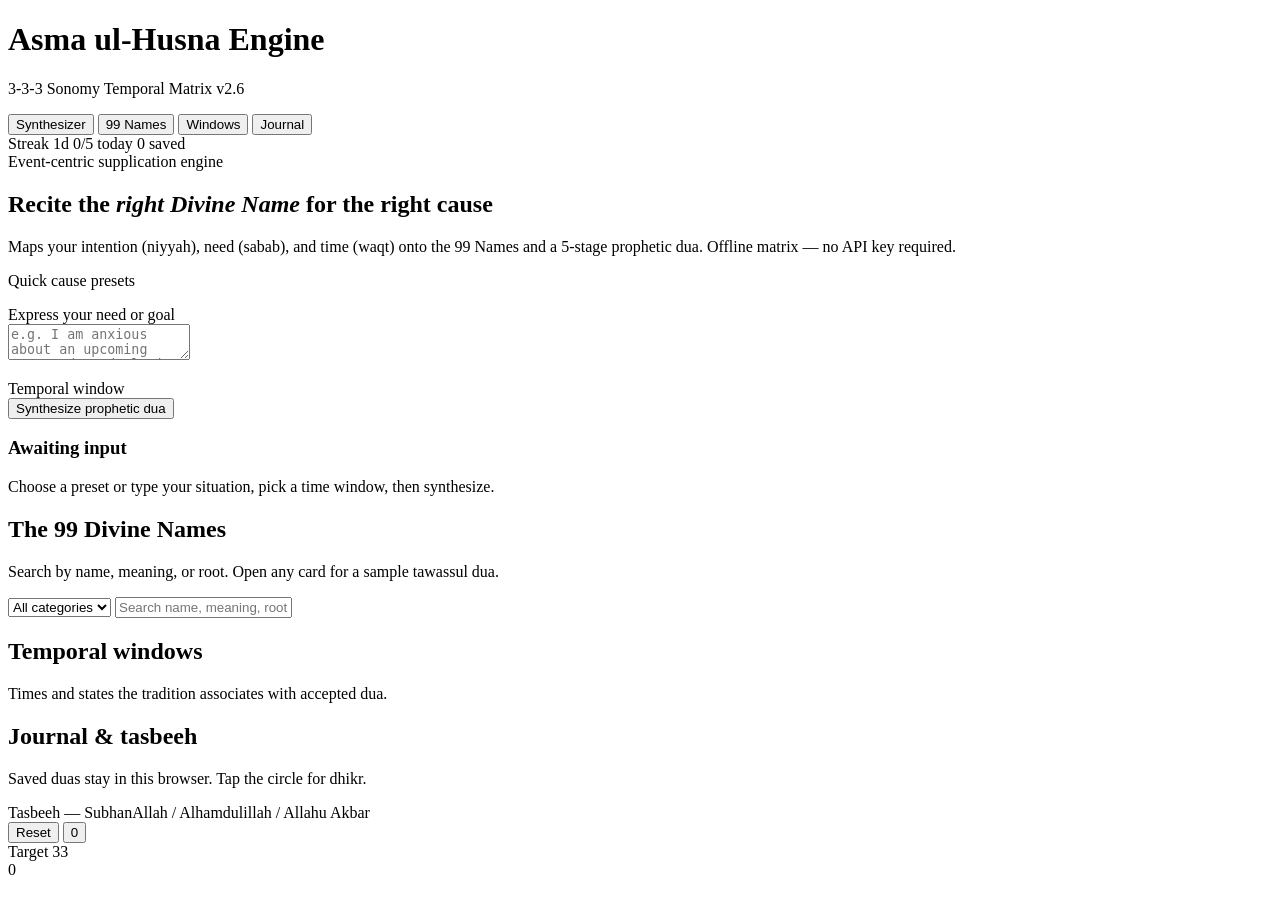
==== asma/index.html @ 3f4750fa "Publish Asma ul-Husna Temporal Dua Engine at /asma/" ====
<!doctype html>
<html lang="en">
<head>
  <meta charset="UTF-8" />
  <meta name="viewport" content="width=device-width, initial-scale=1.0" />
  <title>Asma ul-Husna & Temporal Dua Engine</title>
  <link rel="preconnect" href="https://fonts.googleapis.com" />
  <link rel="preconnect" href="https://fonts.gstatic.com" crossorigin />
  <link href="https://fonts.googleapis.com/css2?family=Amiri:wght@400;700&family=Inter:wght@400;600;700;800&display=swap" rel="stylesheet" />
  <link rel="stylesheet" href="./styles.css" />
</head>
<body>
  <header class="top">
    <div class="brand">
      <div class="pulse"></div>
      <div>
        <h1>Asma ul-Husna Engine</h1>
        <p>3-3-3 Sonomy Temporal Matrix v2.6</p>
      </div>
    </div>
    <nav class="tabs" aria-label="Main">
      <button class="active" data-tab="synthesizer">Synthesizer</button>
      <button data-tab="matrix">99 Names</button>
      <button data-tab="temporal">Windows</button>
      <button data-tab="journal">Journal</button>
    </nav>
    <div class="stats">
      <span id="streak">Streak 1d</span>
      <span id="daily">0/5 today</span>
      <span id="savedCount">0 saved</span>
    </div>
  </header>
  <main class="app">
    <section data-view="synthesizer">
      <div class="hero">
        <div class="chip">Event-centric supplication engine</div>
        <h2>Recite the <em>right Divine Name</em> for the right cause</h2>
        <p>Maps your intention (niyyah), need (sabab), and time (waqt) onto the 99 Names and a 5-stage prophetic dua. Offline matrix — no API key required.</p>
      </div>
      <div class="grid">
        <div class="panel">
          <div class="label">Quick cause presets</div>
          <div class="presets" id="presets"></div>
          <div class="label" style="margin-top:16px">Express your need or goal</div>
          <textarea id="niyyah" placeholder="e.g. I am anxious about an upcoming exam and need clarity and focus..."></textarea>
          <div class="label" style="margin-top:16px">Temporal window</div>
          <div class="times" id="times"></div>
          <button class="primary" id="synthBtn">Synthesize prophetic dua</button>
        </div>
        <div id="duaOut" class="empty">
          <h3>Awaiting input</h3>
          <p class="meta">Choose a preset or type your situation, pick a time window, then synthesize.</p>
        </div>
      </div>
    </section>
    <section class="hidden" data-view="matrix">
      <div class="hero">
        <h2>The 99 Divine Names</h2>
        <p>Search by name, meaning, or root. Open any card for a sample tawassul dua.</p>
      </div>
      <div class="filters">
        <select id="nameCat" class="filter" aria-label="Category">
          <option value="All">All categories</option>
          <option value="Mercy">Mercy</option>
          <option value="Sustenance">Sustenance</option>
          <option value="Forgiveness">Forgiveness</option>
          <option value="Protection">Protection</option>
          <option value="Knowledge">Knowledge</option>
          <option value="Power">Power</option>
        </select>
        <input id="nameSearch" class="search" placeholder="Search name, meaning, root..." />
      </div>
      <div class="cards" id="nameGrid"></div>
    </section>
    <section class="hidden" data-view="temporal">
      <div class="hero">
        <h2>Temporal windows</h2>
        <p>Times and states the tradition associates with accepted dua.</p>
      </div>
      <div id="windowList"></div>
    </section>
    <section class="hidden" data-view="journal">
      <div class="hero">
        <h2>Journal & tasbeeh</h2>
        <p>Saved duas stay in this browser. Tap the circle for dhikr.</p>
      </div>
      <div class="panel">
        <div class="label">Tasbeeh — SubhanAllah / Alhamdulillah / Allahu Akbar</div>
        <div class="counter">
          <button class="ghost" id="resetTasbeeh">Reset</button>
          <button class="big" id="tapTasbeeh" aria-label="Increment tasbeeh">0</button>
          <div class="meta">Target <span id="tasbeehTarget">33</span></div>
        </div>
        <div id="tasbeehVal" class="hidden">0</div>
      </div>
      <div id="journalList"></div>
    </section>
  </main>
  <div class="modal" id="modal"></div>
  <div class="toast" id="toast"></div>
  <script src="./data.js"></script>
  <script src="./app.js"></script>
</body>
</html>
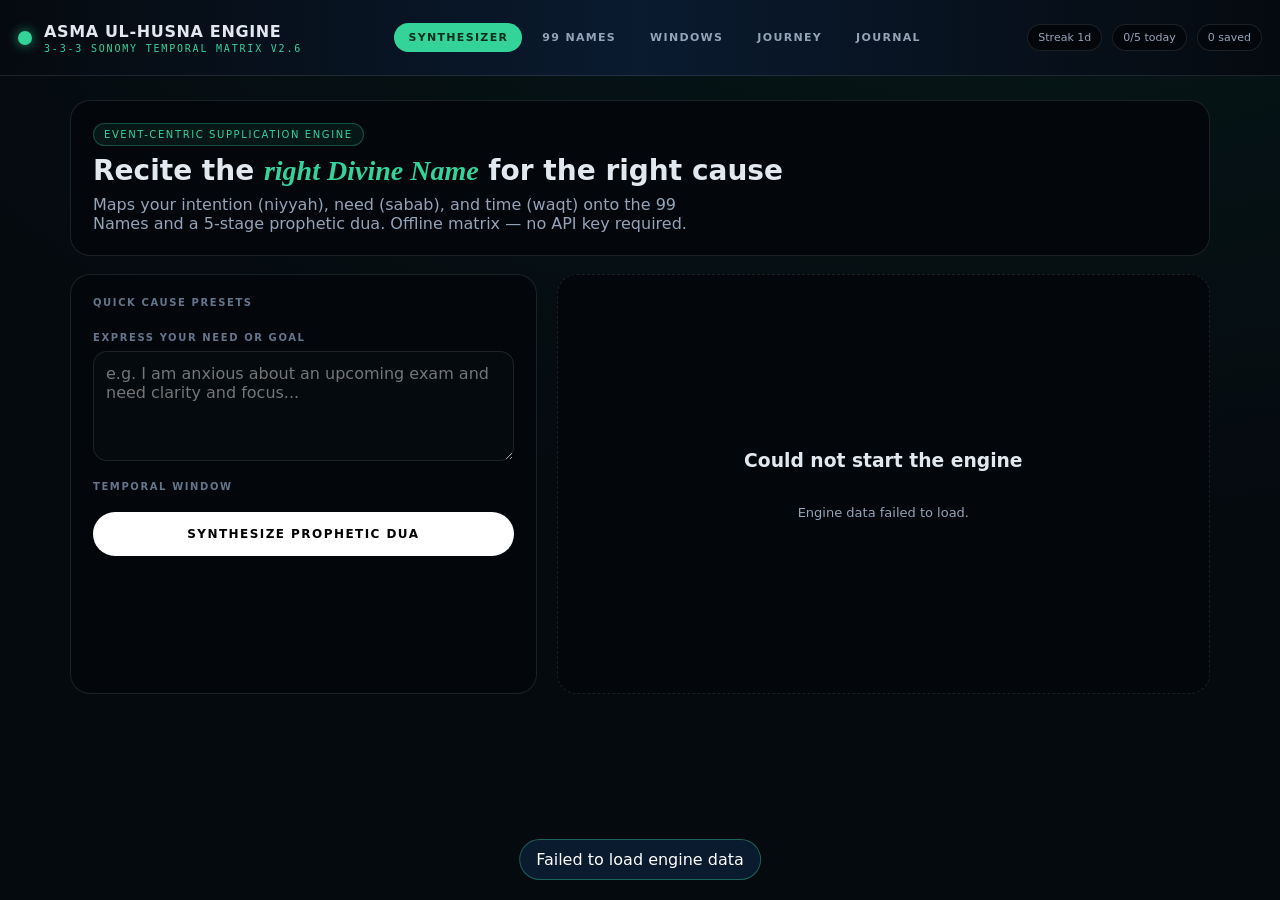
==== commit 3514a727: "Fix Asma engine: working tabs, Journey path, responsive layout" ====
--- a/asma/index.html
+++ b/asma/index.html
@@ -22,6 +22,7 @@
       <button class="active" data-tab="synthesizer">Synthesizer</button>
       <button data-tab="matrix">99 Names</button>
       <button data-tab="temporal">Windows</button>
+      <button data-tab="journey">Journey</button>
       <button data-tab="journal">Journal</button>
     </nav>
     <div class="stats">
@@ -30,6 +31,7 @@
       <span id="savedCount">0 saved</span>
     </div>
   </header>
+
   <main class="app">
     <section data-view="synthesizer">
       <div class="hero">
@@ -53,6 +55,7 @@
         </div>
       </div>
     </section>
+
     <section class="hidden" data-view="matrix">
       <div class="hero">
         <h2>The 99 Divine Names</h2>
@@ -72,6 +75,7 @@
       </div>
       <div class="cards" id="nameGrid"></div>
     </section>
+
     <section class="hidden" data-view="temporal">
       <div class="hero">
         <h2>Temporal windows</h2>
@@ -79,6 +83,18 @@
       </div>
       <div id="windowList"></div>
     </section>
+
+    <section class="hidden" data-view="journey">
+      <div class="hero">
+        <div class="chip">99-name path</div>
+        <h2>Walk the Names as a journey</h2>
+        <p>Six stages through Mercy, Sustenance, Forgiveness, Protection, Knowledge and Power. Tap a name to open its dua. Recited names stay marked on this device.</p>
+        <div class="progress-bar" aria-hidden="true"><i id="journeyBar"></i></div>
+        <p class="meta" id="journeyMeta">0 / 99 names visited</p>
+      </div>
+      <div class="journey-list" id="journeyList"></div>
+    </section>
+
     <section class="hidden" data-view="journal">
       <div class="hero">
         <h2>Journal & tasbeeh</h2>
@@ -96,8 +112,12 @@
       <div id="journalList"></div>
     </section>
   </main>
+
   <div class="modal" id="modal"></div>
   <div class="toast" id="toast"></div>
+  <noscript>
+    <p style="padding:24px;color:#fbbf24">JavaScript is required for the Dua Engine.</p>
+  </noscript>
   <script src="./data.js"></script>
   <script src="./app.js"></script>
 </body>
--- a/asma/styles.css
+++ b/asma/styles.css
@@ -0,0 +1,143 @@
+:root {
+  --bg: #050a0f;
+  --panel: #03070c;
+  --panel-2: #0a1a2f;
+  --line: rgba(255, 255, 255, 0.1);
+  --text: #e2e8f0;
+  --muted: #94a3b8;
+  --dim: #64748b;
+  --emerald: #34d399;
+  --amber: #fbbf24;
+  --white: #fff;
+}
+* { box-sizing: border-box; }
+html, body { margin: 0; min-height: 100%; background: var(--bg); color: var(--text); font-family: Inter, system-ui, sans-serif; }
+body { background: radial-gradient(1200px 600px at 80% -10%, rgba(16, 185, 129, 0.08), transparent), var(--bg); }
+button, select, input, textarea { font: inherit; }
+button { cursor: pointer; }
+.arabic { font-family: Amiri, serif; direction: rtl; line-height: 2.1; }
+.app { max-width: 1180px; margin: 0 auto; padding: 0 20px 80px; }
+header.top {
+  position: sticky; top: 0; z-index: 30;
+  display: flex; align-items: center; justify-content: space-between; gap: 16px;
+  min-height: 76px; border-bottom: 1px solid var(--line);
+  background: linear-gradient(90deg, #050a0f, #0a1a2f, #050a0f);
+  backdrop-filter: blur(12px);
+}
+.brand { display: flex; align-items: center; gap: 12px; padding: 12px 0; }
+.pulse { width: 14px; height: 14px; border-radius: 50%; background: var(--emerald); box-shadow: 0 0 12px rgba(52,211,153,.7); animation: pulse 2s infinite; }
+@keyframes pulse { 50% { opacity: .45; } }
+.brand h1 { margin: 0; font-size: 16px; letter-spacing: .04em; text-transform: uppercase; }
+.brand p { margin: 2px 0 0; font-size: 10px; color: var(--emerald); letter-spacing: .18em; text-transform: uppercase; font-family: ui-monospace, monospace; }
+nav.tabs { display: flex; gap: 6px; flex-wrap: wrap; }
+nav.tabs button {
+  border: 0; border-radius: 999px; padding: 8px 14px; color: var(--muted);
+  background: transparent; font-size: 11px; font-weight: 700; letter-spacing: .12em; text-transform: uppercase;
+}
+nav.tabs button.active { background: var(--emerald); color: #052e1c; }
+.stats { display: flex; gap: 10px; font-size: 11px; color: var(--muted); }
+.stats span { background: #03070c; border: 1px solid var(--line); border-radius: 999px; padding: 6px 10px; }
+.hero, .panel { background: var(--panel); border: 1px solid var(--line); border-radius: 20px; padding: 22px; }
+.hero { margin: 24px 0 18px; position: relative; overflow: hidden; }
+.hero h2 { margin: 8px 0 8px; font-size: 28px; }
+.hero h2 em { color: var(--emerald); font-family: Amiri, serif; font-style: italic; }
+.hero p { color: var(--muted); margin: 0; max-width: 640px; }
+.chip { display: inline-flex; gap: 8px; align-items: center; font-size: 10px; letter-spacing: .16em; text-transform: uppercase; color: var(--emerald); border: 1px solid rgba(52,211,153,.3); background: rgba(52,211,153,.08); border-radius: 999px; padding: 5px 10px; }
+.grid { display: grid; grid-template-columns: 5fr 7fr; gap: 20px; }
+.label { font-size: 10px; letter-spacing: .16em; text-transform: uppercase; color: var(--dim); font-weight: 700; margin-bottom: 8px; }
+.presets, .times { display: flex; flex-wrap: wrap; gap: 8px; }
+.presets button, .times button, .ghost, .primary {
+  border: 1px solid var(--line); background: rgba(255,255,255,.04); color: var(--text);
+  border-radius: 12px; padding: 10px 12px; font-size: 12px;
+}
+.presets button.on, .times button.on { border-color: var(--emerald); background: rgba(52,211,153,.12); color: #bbf7d0; }
+textarea {
+  width: 100%; min-height: 110px; resize: vertical; background: #050a0f; color: var(--text);
+  border: 1px solid var(--line); border-radius: 14px; padding: 12px; outline: none;
+}
+textarea:focus, input:focus, select:focus { border-color: var(--emerald); }
+.primary { width: 100%; margin-top: 12px; background: #fff; color: #000; font-weight: 800; letter-spacing: .12em; text-transform: uppercase; border-radius: 999px; padding: 14px; }
+.primary:disabled { opacity: .45; }
+.empty, .dua {
+  min-height: 420px; display: flex; flex-direction: column; justify-content: center;
+  background: var(--panel); border: 1px dashed var(--line); border-radius: 20px; padding: 28px; text-align: center;
+}
+.dua { text-align: left; border-style: solid; gap: 14px; }
+.names-row { display: flex; flex-wrap: wrap; gap: 8px; }
+.names-row b { background: rgba(52,211,153,.1); border: 1px solid rgba(52,211,153,.25); color: #a7f3d0; border-radius: 999px; padding: 6px 10px; font-size: 12px; font-weight: 600; }
+.dua-ar { font-size: 26px; color: #fde68a; text-align: right; }
+.meta { color: var(--muted); font-size: 13px; line-height: 1.6; }
+.actions { display: flex; flex-wrap: wrap; gap: 8px; }
+.ghost { background: rgba(255,255,255,.05); }
+.toast { position: fixed; bottom: 20px; left: 50%; transform: translateX(-50%); background: #0a1a2f; border: 1px solid rgba(52,211,153,.4); color: #fff; padding: 10px 16px; border-radius: 999px; z-index: 50; display: none; }
+.toast.show { display: block; }
+.filters { display: flex; gap: 10px; flex-wrap: wrap; margin: 8px 0 16px; }
+input.search, select.filter {
+  background: #050a0f; color: var(--text); border: 1px solid var(--line); border-radius: 12px; padding: 10px 12px; min-width: 220px;
+}
+.cards { display: grid; grid-template-columns: repeat(auto-fill, minmax(220px, 1fr)); gap: 12px; }
+.card { background: var(--panel); border: 1px solid var(--line); border-radius: 16px; padding: 16px; cursor: pointer; }
+.card:hover { border-color: rgba(52,211,153,.5); transform: translateY(-2px); }
+.card .row { display: flex; justify-content: space-between; font-size: 10px; color: var(--dim); }
+.card h3 { margin: 6px 0 2px; font-size: 14px; }
+.card .ar { font-size: 28px; color: var(--amber); text-align: center; margin: 10px 0; }
+.card .en { color: var(--emerald); font-size: 12px; text-align: center; }
+.card p { color: var(--muted); font-size: 12px; text-align: center; }
+.window { background: var(--panel); border: 1px solid var(--line); border-radius: 16px; padding: 16px; margin-bottom: 12px; }
+.window h3 { margin: 0 0 6px; }
+.tag { font-size: 10px; color: var(--amber); letter-spacing: .08em; text-transform: uppercase; }
+.modal { position: fixed; inset: 0; background: rgba(0,0,0,.78); display: none; align-items: center; justify-content: center; padding: 16px; z-index: 40; }
+.modal.show { display: flex; }
+.modal .box { width: min(560px, 100%); background: var(--panel); border: 1px solid var(--line); border-radius: 20px; padding: 24px; position: relative; }
+.close { position: absolute; top: 12px; right: 12px; background: transparent; border: 0; color: var(--muted); font-size: 22px; }
+.hidden { display: none !important; }
+.counter { display: flex; align-items: center; justify-content: center; gap: 16px; margin: 16px 0; }
+.big { width: 88px; height: 88px; border-radius: 50%; border: 2px solid var(--emerald); background: transparent; color: var(--emerald); font-size: 28px; font-weight: 800; }
+.saved { background: #050a0f; border: 1px solid var(--line); border-radius: 14px; padding: 14px; margin-top: 10px; }
+.journey-list { display: flex; flex-direction: column; gap: 14px; }
+.journey-stage { background: var(--panel); border: 1px solid var(--line); border-radius: 16px; padding: 16px; }
+.journey-stage h3 { margin: 0 0 6px; font-size: 16px; }
+.journey-pills { display: flex; flex-wrap: wrap; gap: 8px; margin-top: 10px; }
+.journey-pills button {
+  border: 1px solid var(--line); background: rgba(255,255,255,.04); color: var(--text);
+  border-radius: 999px; padding: 8px 12px; font-size: 12px;
+}
+.journey-pills button.done { border-color: var(--emerald); background: rgba(52,211,153,.14); color: #bbf7d0; }
+.progress-bar { height: 8px; background: rgba(255,255,255,.06); border-radius: 999px; overflow: hidden; margin: 12px 0; }
+.progress-bar > i { display: block; height: 100%; width: 0; background: var(--emerald); }
+header.top { padding: 8px 18px; }
+@media (max-width: 1100px) {
+  header.top { flex-wrap: wrap; }
+  nav.tabs { order: 3; width: 100%; }
+}
+@media (max-width: 900px) {
+  header.top {
+    flex-direction: column; align-items: stretch;
+    padding: calc(10px + env(safe-area-inset-top)) 12px 12px;
+    position: sticky; top: 0;
+  }
+  .brand { padding: 4px 0; }
+  .brand h1 { font-size: 14px; }
+  nav.tabs {
+    display: grid;
+    grid-template-columns: repeat(3, 1fr);
+    gap: 6px;
+    width: 100%;
+  }
+  nav.tabs button { width: 100%; text-align: center; padding: 10px 6px; font-size: 10px; letter-spacing: .08em; }
+  .stats { flex-wrap: wrap; }
+  .grid { grid-template-columns: 1fr; }
+  .hero h2 { font-size: 22px; }
+  .empty, .dua { min-height: 240px; padding: 18px; }
+  .dua-ar { font-size: 20px; }
+  .app { padding: 0 12px calc(96px + env(safe-area-inset-bottom)); }
+  input.search, select.filter { min-width: 0; width: 100%; flex: 1 1 100%; }
+  .times button { width: 100%; text-align: left; }
+  .toast { width: calc(100% - 24px); text-align: center; }
+  .cards { grid-template-columns: 1fr; }
+  .modal { padding: 10px; align-items: flex-end; }
+  .modal .box { width: 100%; max-height: 88vh; overflow: auto; }
+}
+@media (max-width: 420px) {
+  nav.tabs { grid-template-columns: 1fr 1fr; }
+}
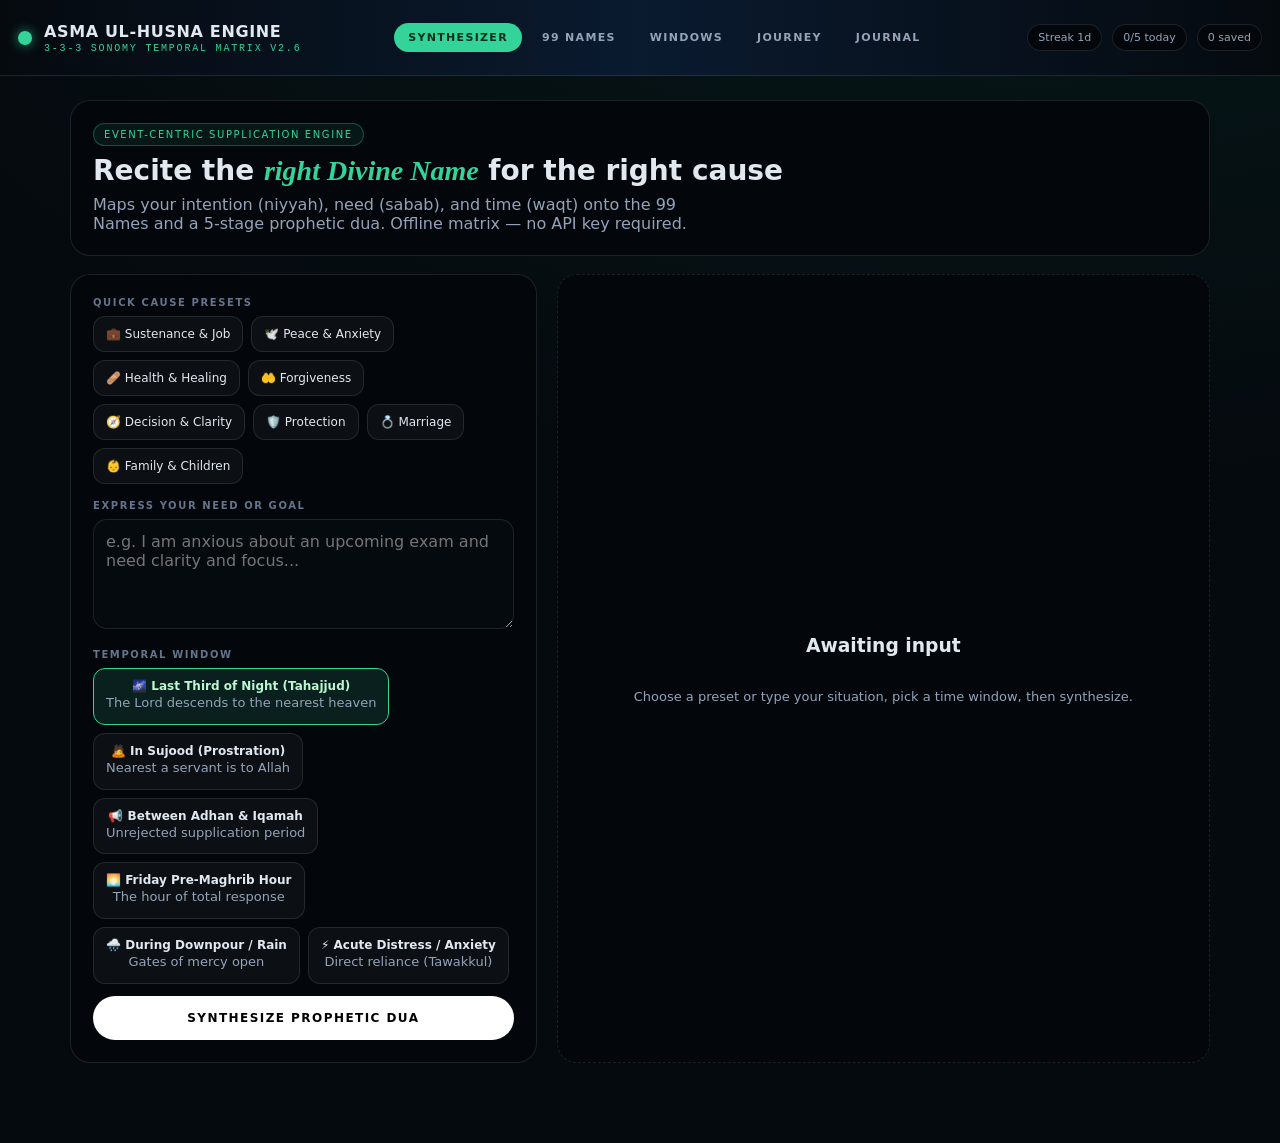
==== commit e4f00b5b: "Cache-bust Asma assets so the 99-name pack loads" ====
--- a/asma/index.html
+++ b/asma/index.html
@@ -7,7 +7,7 @@
   <link rel="preconnect" href="https://fonts.googleapis.com" />
   <link rel="preconnect" href="https://fonts.gstatic.com" crossorigin />
   <link href="https://fonts.googleapis.com/css2?family=Amiri:wght@400;700&family=Inter:wght@400;600;700;800&display=swap" rel="stylesheet" />
-  <link rel="stylesheet" href="./styles.css" />
+  <link rel="stylesheet" href="./styles.css?v=3" />
 </head>
 <body>
   <header class="top">
@@ -118,7 +118,7 @@
   <noscript>
     <p style="padding:24px;color:#fbbf24">JavaScript is required for the Dua Engine.</p>
   </noscript>
-  <script src="./data.js"></script>
-  <script src="./app.js"></script>
+  <script src="./data.js?v=3"></script>
+  <script src="./app.js?v=3"></script>
 </body>
 </html>
